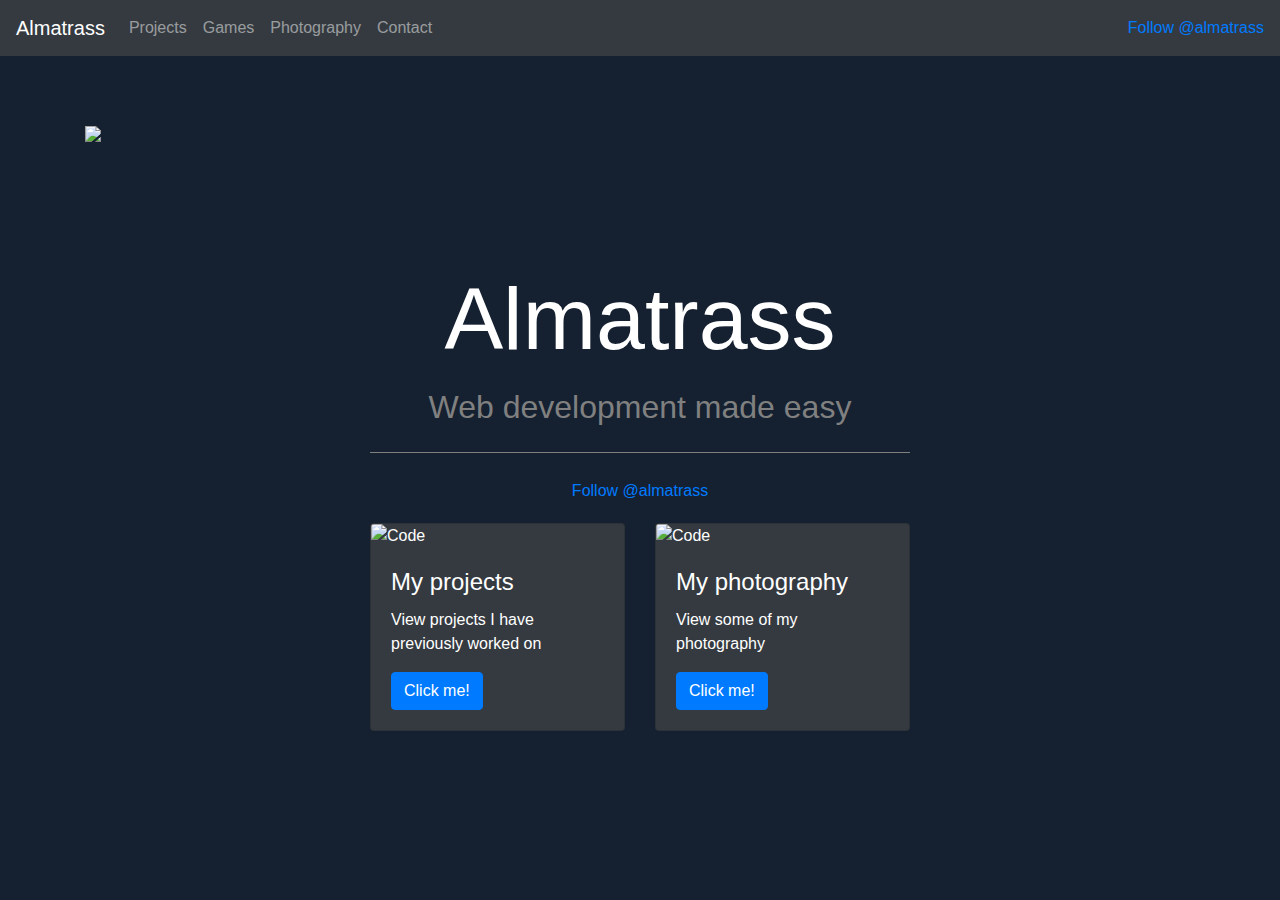
==== index.html @ 1bfa70cd "Rename index to index.html" ====
<!doctype html>
<html lang="en">
  <head>
    <meta charset="utf-8">
    <meta name="viewport" content="width=device-width, initial-scale=1, shrink-to-fit=no">
    <link rel="stylesheet" href="https://maxcdn.bootstrapcdn.com/bootstrap/4.0.0/css/bootstrap.min.css" integrity="sha384-Gn5384xqQ1aoWXA+058RXPxPg6fy4IWvTNh0E263XmFcJlSAwiGgFAW/dAiS6JXm" crossorigin="anonymous">
		<link rel="stylesheet" href="style/style.css" type="text/css">
		<link rel="shortcut icon" type="image/png" href="img/logoBlack.png"/>
		<script async defer src="https://buttons.github.io/buttons.js"></script>
		<script src="https://unpkg.com/scrollreveal/dist/scrollreveal.min.js"></script>
		<title>Almatrass</title>
  </head>
  <body style="background-color: #152030">
		<nav class="navbar navbar-expand-sm bg-dark navbar-dark">
			<a class="navbar-brand navBrand" href="index.html">Almatrass</a>
			<ul class="navbar-nav">
				<li class="nav-item navProjects">
					<a class="nav-link" href="page/projects.html">Projects</a>
				</li>
				<li class="nav-item navGames">
					<a class="nav-link" href="page/games.html">Games</a>
				</li>
				<li class="nav-item navPhotography">
					<a class="nav-link" href="page/photos.html">Photography</a>
				</li>
				<li class="nav-item navContact">
					<a class="nav-link" href="page/contact.html">Contact</a>
				</li>
			</ul>
			<ul class="navbar-nav ml-auto">
			  <li class="navGit">
					<a class="github-button" href="https://github.com/almatrass" data-show-count="true" aria-label="Follow @almatrass on GitHub">Follow @almatrass</a>
				</li>
			</ul>
		</nav>
		<div class="container" style="margin-top: 70px; color: white;">
			<div class="row">
				<div class="col-sm-12">
					<img class="mx-auto d-block img-responsive homeAlmaLogo" src="img/logoWhite.png" style="height: 140px;">
				</div>
			</div>
			<div class="row">
				<div class="col-sm-12">
				<h1 class="display-2 text-center homeAlmaText">Almatrass</h1>
				</div>
			</div>
			<div class="row">
				<div class="col-sm-12 text-center">
					<h1 style="color: gray" class="homeDev"><small>Web development made easy</small></h1>
				</div>
			</div>
			<div class="row">
				<div class="col-sm-3"></div>
				<div class="col-sm-6">
					<hr style="border-top: 1px solid gray;" class="homeHr">
				</div>
				<div class="col-sm-3"></div>
			</div>
			<div class="row" style="margin-top: 10px;">
				<div class="col-sm-12 text-center homeGit">
					<a class="github-button" href="https://github.com/almatrass" data-show-count="true" aria-label="Follow @almatrass on GitHub">Follow @almatrass</a>
				</div>
			</div>
			<div class="row" style="margin-top: 20px;">
			<div class="col-lg-3"></div>
			<div class="col-lg-3 mainCard1">
				<div class="card bg-dark" style="height: 100%">
					<img class="card-img-top" src="img/javascriptCode.jpg" alt="Code">
					<div class="card-body">
						<h4 class="card-title">My projects</h4>
						<p class="card-text">View projects I have previously worked on</p>
						<a href="page/projects.html" class="btn btn-primary">Click me!</a>
					</div>
				</div>
				</div>
				
				<div class="col-lg-3 mainCard2">
					<div class="card bg-dark">
					<img class="card-img-top" src="img/sea.jpg" alt="Code">
					<div class="card-body">
						<h4 class="card-title">My photography</h4>
						<p class="card-text">View some of my photography</p>
						<a href="page/photos.html" class="btn btn-primary">Click me!</a>
					</div>
				</div>
				</div>
				<div class="col-lg-3"></div>
			</div>
		</div>
    <script src="https://code.jquery.com/jquery-3.2.1.slim.min.js" integrity="sha384-KJ3o2DKtIkvYIK3UENzmM7KCkRr/rE9/Qpg6aAZGJwFDMVNA/GpGFF93hXpG5KkN" crossorigin="anonymous"></script>
    <script src="https://cdnjs.cloudflare.com/ajax/libs/popper.js/1.12.9/usm/popper.min.js" integrity="sha384-ApNbgh9B+Y1QKtv3Rn7W3mgPxhU9K/ScQsAP7hUibX39j7fakFPskvXusvfa0b4Q" crossorigin="anonymous"></script>
    <script src="https://maxcdn.bootstrapcdn.com/bootstrap/4.0.0/js/bootstrap.min.js" integrity="sha384-JZR6Spejh4U02d8jOt6vLEHfe/JQGiRRSQQxSfFWpi1MquVdAyjUar5+76PVCmYl" crossorigin="anonymous"></script>
		<script>
		window.sr = ScrollReveal();
		sr.reveal('.navBrand', {duration: 400, delay: 100, origin: 'right', distance: '200px'});
		sr.reveal('.navProjects', {duration: 400, delay: 200, origin: 'right', distance: '200px'});
		sr.reveal('.navGames', {duration: 400, delay: 300, origin: 'right', distance: '200px'});
		sr.reveal('.navPhotography', {duration: 400, delay: 400, origin: 'right', distance: '200px'});
		sr.reveal('.navContact', {duration: 400, delay: 500, origin: 'right', distance: '200px'});
		sr.reveal('.navGit', {duration: 400, delay: 500, origin: 'left', distance: '200px'});
		sr.reveal('.homeAlmaLogo', {duration: 1000, delay: 400, origin: 'top', distance: '50px'});
		sr.reveal('.homeAlmaText', {duration: 1000, delay: 600, origin: 'bottom', distance: '0px', opacity: 0});
		sr.reveal('.homeDev', {duration: 400, delay: 1400, origin: 'bottom', distance: '200px'});
		sr.reveal('.homeHr', {duration: 400, delay: 1500, origin: 'bottom', distance: '200px'});
		sr.reveal('.homeGit', {duration: 400, delay: 1600, origin: 'bottom', distance: '200px'});
		sr.reveal('.mainCard1', {duration: 400, delay: 1700, origin: 'left', distance: '200px'});
		sr.reveal('.mainCard2', {duration: 400, delay: 1700, origin: 'right', distance: '200px'});
		</script>
  </body>
</html>
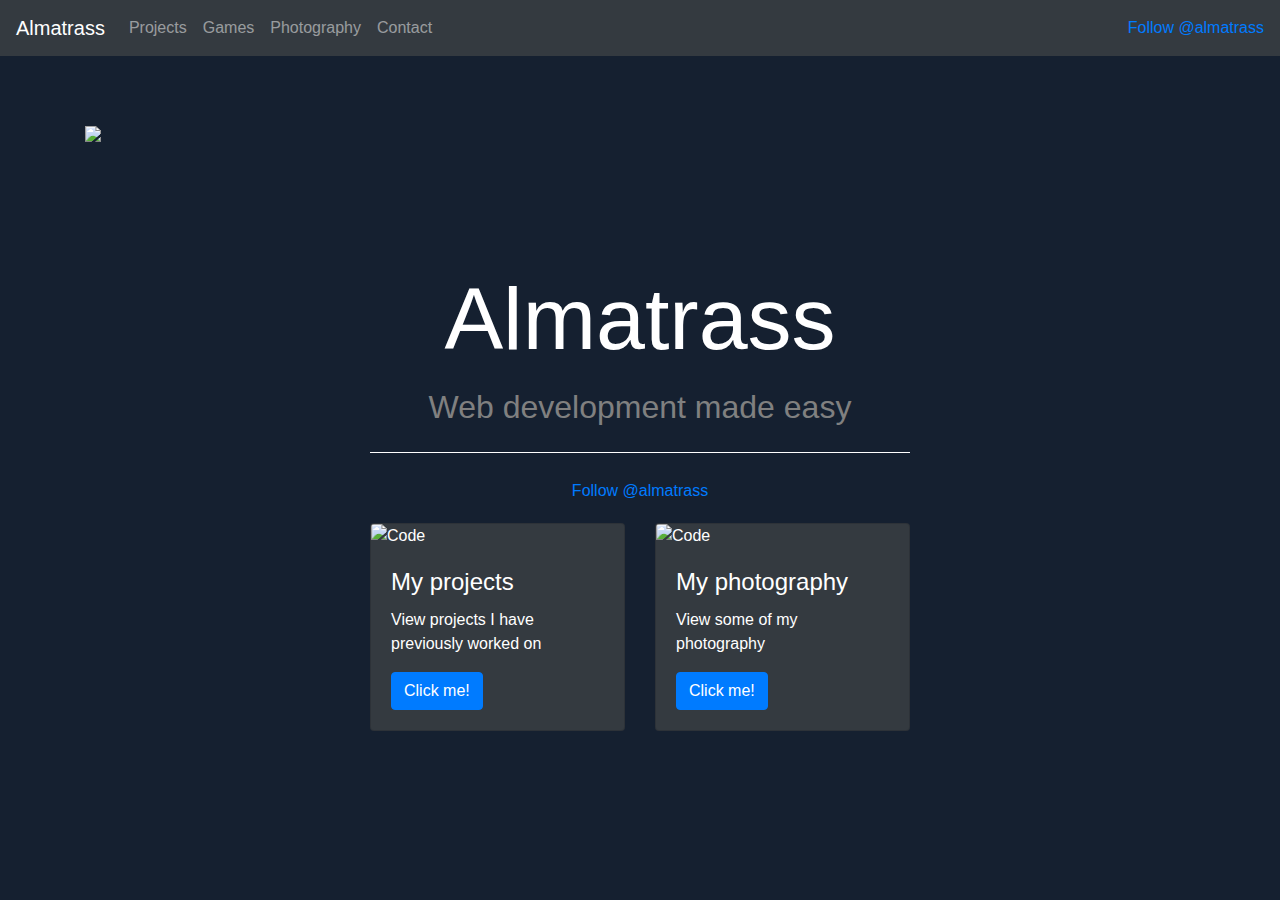
==== commit 32a722df: "make titles responsive" ====
--- a/index.html
+++ b/index.html
@@ -3,28 +3,31 @@
   <head>
     <meta charset="utf-8">
     <meta name="viewport" content="width=device-width, initial-scale=1, shrink-to-fit=no">
+		<meta name="description" content="Almatrass portfolio site">
+		<meta name="keywords" content="HTML,CSS,JavaScript, JQuery, nodejs, PHP, SQL, almatrass, portfolio, home">
+		<meta name="author" content="Almatrass">
     <link rel="stylesheet" href="https://maxcdn.bootstrapcdn.com/bootstrap/4.0.0/css/bootstrap.min.css" integrity="sha384-Gn5384xqQ1aoWXA+058RXPxPg6fy4IWvTNh0E263XmFcJlSAwiGgFAW/dAiS6JXm" crossorigin="anonymous">
-		<link rel="stylesheet" href="style/style.css" type="text/css">
+		<link rel="stylesheet" href="/style/style.css" type="text/css">
 		<link rel="shortcut icon" type="image/png" href="img/logoBlack.png"/>
 		<script async defer src="https://buttons.github.io/buttons.js"></script>
 		<script src="https://unpkg.com/scrollreveal/dist/scrollreveal.min.js"></script>
 		<title>Almatrass</title>
   </head>
-  <body style="background-color: #152030">
+  <body>
 		<nav class="navbar navbar-expand-sm bg-dark navbar-dark">
-			<a class="navbar-brand navBrand" href="index.html">Almatrass</a>
+			<a class="navbar-brand navBrand" href="http://almatrass.com">Almatrass</a>
 			<ul class="navbar-nav">
 				<li class="nav-item navProjects">
-					<a class="nav-link" href="page/projects.html">Projects</a>
+					<a class="nav-link" href="Projects">Projects</a>
 				</li>
 				<li class="nav-item navGames">
-					<a class="nav-link" href="page/games.html">Games</a>
+					<a class="nav-link" href="Games">Games</a>
 				</li>
 				<li class="nav-item navPhotography">
-					<a class="nav-link" href="page/photos.html">Photography</a>
+					<a class="nav-link" href="Photos">Photography</a>
 				</li>
 				<li class="nav-item navContact">
-					<a class="nav-link" href="page/contact.html">Contact</a>
+					<a class="nav-link" href="Contact">Contact</a>
 				</li>
 			</ul>
 			<ul class="navbar-nav ml-auto">
@@ -33,7 +36,7 @@
 				</li>
 			</ul>
 		</nav>
-		<div class="container" style="margin-top: 70px; color: white;">
+		<div class="container homeContainer">
 			<div class="row">
 				<div class="col-sm-12">
 					<img class="mx-auto d-block img-responsive homeAlmaLogo" src="img/logoWhite.png" style="height: 140px;">
@@ -41,7 +44,7 @@
 			</div>
 			<div class="row">
 				<div class="col-sm-12">
-				<h1 class="display-2 text-center homeAlmaText">Almatrass</h1>
+				<h1 class="display-2 text-center homeAlmaText pageTitle">Almatrass</h1>
 				</div>
 			</div>
 			<div class="row">
@@ -52,7 +55,7 @@
 			<div class="row">
 				<div class="col-sm-3"></div>
 				<div class="col-sm-6">
-					<hr style="border-top: 1px solid gray;" class="homeHr">
+					<hr class="srHr">
 				</div>
 				<div class="col-sm-3"></div>
 			</div>
@@ -69,7 +72,7 @@
 					<div class="card-body">
 						<h4 class="card-title">My projects</h4>
 						<p class="card-text">View projects I have previously worked on</p>
-						<a href="page/projects.html" class="btn btn-primary">Click me!</a>
+						<a href="Projects" class="btn btn-primary">Click me!</a>
 					</div>
 				</div>
 				</div>
@@ -80,7 +83,7 @@
 					<div class="card-body">
 						<h4 class="card-title">My photography</h4>
 						<p class="card-text">View some of my photography</p>
-						<a href="page/photos.html" class="btn btn-primary">Click me!</a>
+						<a href="Photos" class="btn btn-primary">Click me!</a>
 					</div>
 				</div>
 				</div>
@@ -101,7 +104,7 @@
 		sr.reveal('.homeAlmaLogo', {duration: 1000, delay: 400, origin: 'top', distance: '50px'});
 		sr.reveal('.homeAlmaText', {duration: 1000, delay: 600, origin: 'bottom', distance: '0px', opacity: 0});
 		sr.reveal('.homeDev', {duration: 400, delay: 1400, origin: 'bottom', distance: '200px'});
-		sr.reveal('.homeHr', {duration: 400, delay: 1500, origin: 'bottom', distance: '200px'});
+		sr.reveal('.srHr', {duration: 400, delay: 1500, origin: 'bottom', distance: '200px'});
 		sr.reveal('.homeGit', {duration: 400, delay: 1600, origin: 'bottom', distance: '200px'});
 		sr.reveal('.mainCard1', {duration: 400, delay: 1700, origin: 'left', distance: '200px'});
 		sr.reveal('.mainCard2', {duration: 400, delay: 1700, origin: 'right', distance: '200px'});
--- a/style/style.css
+++ b/style/style.css
@@ -0,0 +1,19 @@
+body {
+	background-color: #152030;
+}
+.srHr {
+	border-top: 1px solid white;
+}
+.homeContainer {
+	margin-top: 70px; 
+	color: white;
+}
+.pageContainer {
+	margin-top: 30px;
+	color: white;
+}
+@media only screen and (max-width: 600px) {
+	.pageTitle {
+		font-size: 50px;
+	}
+}